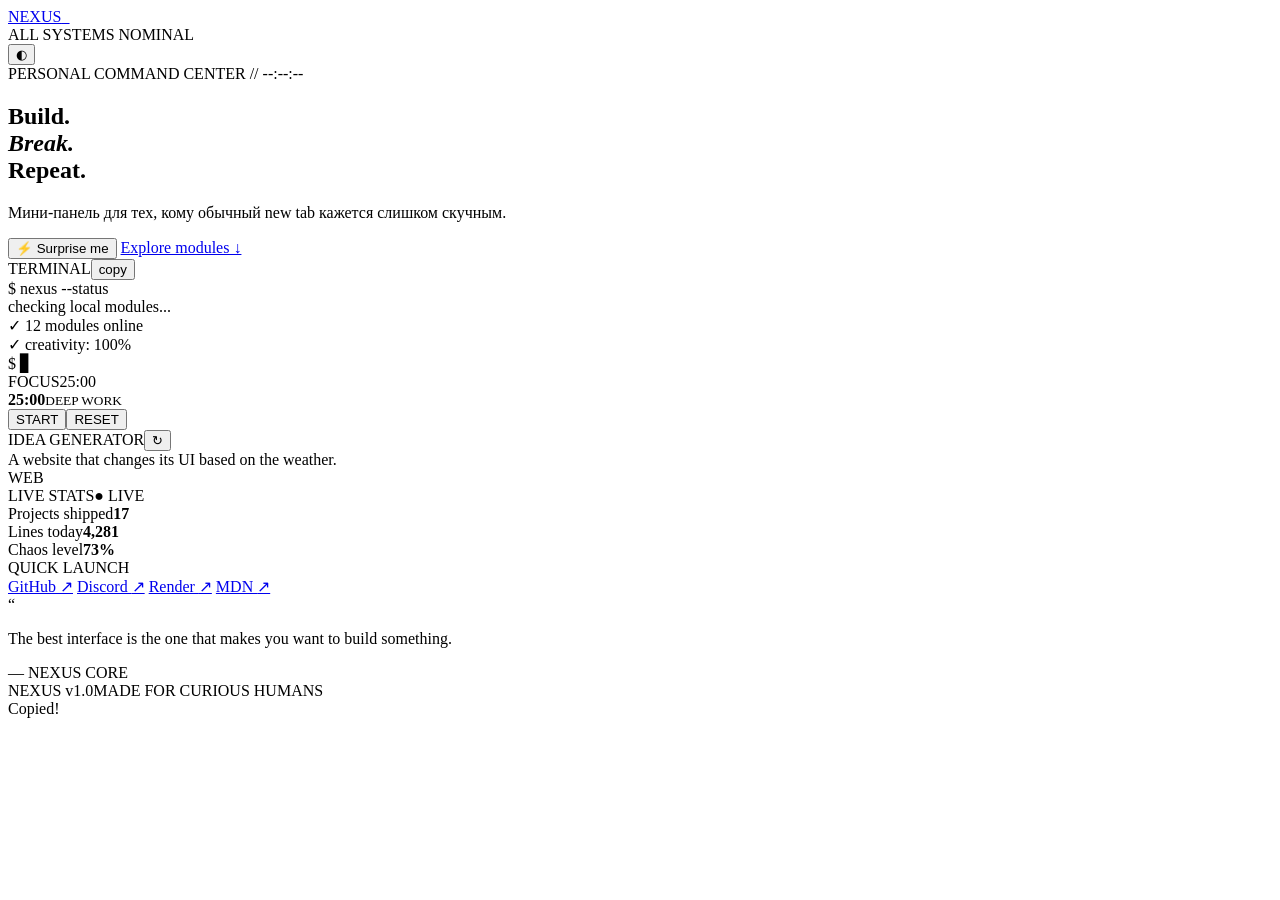
==== index.html @ e09c9636 "Create NEXUS command center UI" ====
<!doctype html>
<html lang="ru">
<head>
  <meta charset="UTF-8">
  <meta name="viewport" content="width=device-width, initial-scale=1.0">
  <meta name="theme-color" content="#070914">
  <title>NEXUS — Personal Command Center</title>
  <link rel="stylesheet" href="style.css">
</head>
<body>
  <div class="noise"></div>
  <header class="topbar">
    <a class="brand" href="#">NEXUS<span>_</span></a>
    <div class="status"><i></i> ALL SYSTEMS NOMINAL</div>
    <button id="themeBtn" class="icon-btn" title="Переключить тему">◐</button>
  </header>

  <main>
    <section class="hero">
      <div class="eyebrow">PERSONAL COMMAND CENTER // <span id="clock">--:--:--</span></div>
      <h1>Build.<br><em>Break.</em><br>Repeat.</h1>
      <p>Мини-панель для тех, кому обычный new tab кажется слишком скучным.</p>
      <div class="hero-actions">
        <button class="primary" id="surprise">⚡ Surprise me</button>
        <a class="ghost" href="#modules">Explore modules ↓</a>
      </div>
    </section>

    <section class="grid" id="modules">
      <article class="card terminal-card wide">
        <div class="card-head"><span>TERMINAL</span><button data-copy="npm run chaos">copy</button></div>
        <div class="terminal" id="terminal">
          <div><span class="prompt">$</span> nexus --status</div>
          <div class="dim">checking local modules...</div>
          <div class="ok">✓ 12 modules online</div>
          <div class="ok">✓ creativity: 100%</div>
          <div class="cursor-line"><span class="prompt">$</span> <span id="terminalText"></span><b>▋</b></div>
        </div>
      </article>

      <article class="card focus">
        <div class="card-head"><span>FOCUS</span><span id="focusTime">25:00</span></div>
        <div class="ring"><div><strong id="timer">25:00</strong><small>DEEP WORK</small></div></div>
        <div class="timer-actions"><button id="start">START</button><button id="reset">RESET</button></div>
      </article>

      <article class="card ideas">
        <div class="card-head"><span>IDEA GENERATOR</span><button id="newIdea">↻</button></div>
        <div class="idea" id="idea">A website that changes its UI based on the weather.</div>
        <div class="tag" id="ideaTag">WEB</div>
      </article>

      <article class="card stats">
        <div class="card-head"><span>LIVE STATS</span><span class="live">● LIVE</span></div>
        <div class="stat"><span>Projects shipped</span><b id="projects">17</b></div>
        <div class="stat"><span>Lines today</span><b id="lines">4,281</b></div>
        <div class="stat"><span>Chaos level</span><b id="chaos">73%</b></div>
        <div class="meter"><i id="meter"></i></div>
      </article>

      <article class="card links">
        <div class="card-head"><span>QUICK LAUNCH</span></div>
        <div class="launches">
          <a href="https://github.com" target="_blank">GitHub <span>↗</span></a>
          <a href="https://discord.com" target="_blank">Discord <span>↗</span></a>
          <a href="https://render.com" target="_blank">Render <span>↗</span></a>
          <a href="https://developer.mozilla.org" target="_blank">MDN <span>↗</span></a>
        </div>
      </article>

      <article class="card quote wide">
        <div class="quote-mark">“</div>
        <p id="quote">The best interface is the one that makes you want to build something.</p>
        <span>— NEXUS CORE</span>
      </article>
    </section>
  </main>

  <footer><span>NEXUS v1.0</span><span>MADE FOR CURIOUS HUMANS</span><span id="date"></span></footer>
  <div class="toast" id="toast">Copied!</div>
  <script src="script.js"></script>
</body>
</html>
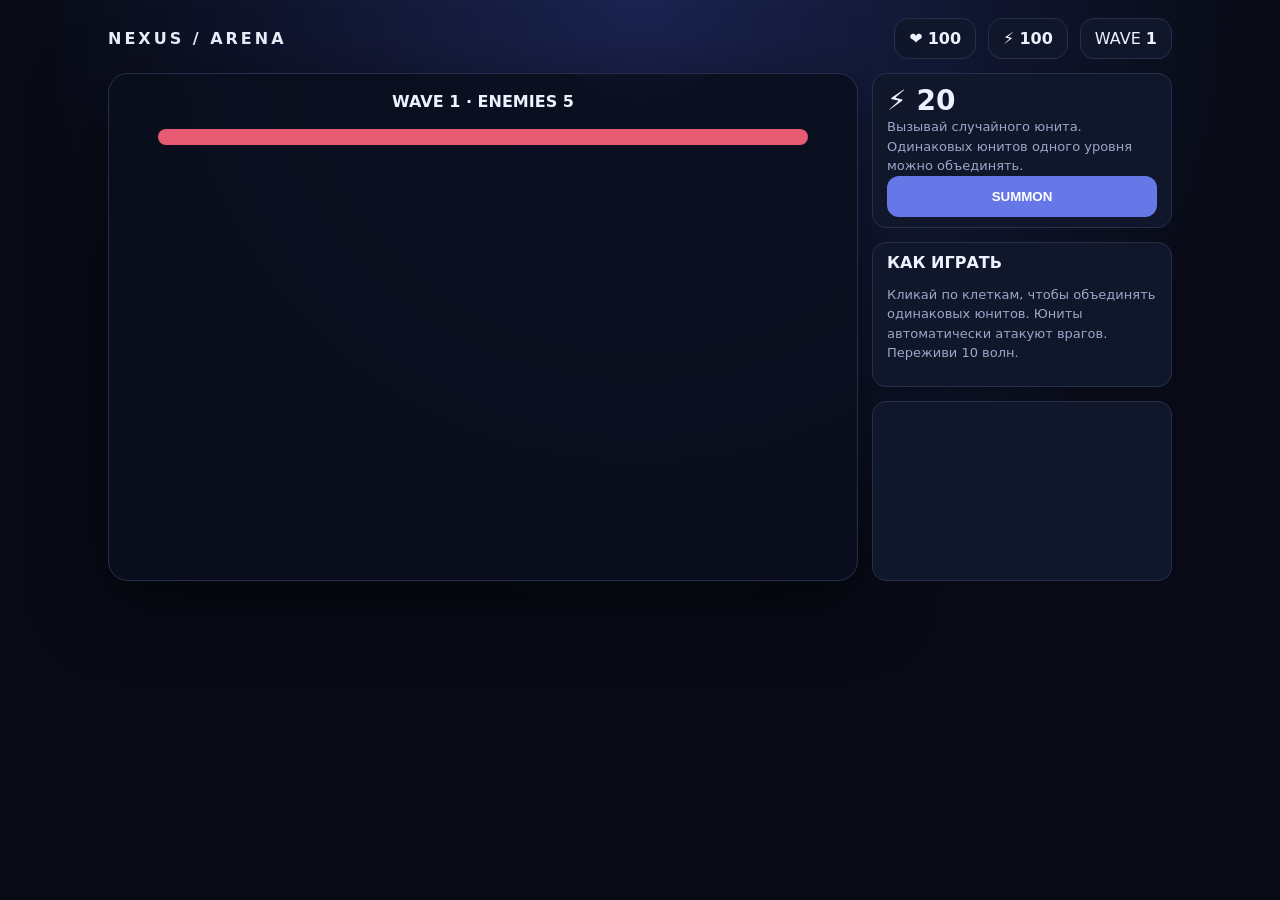
==== commit 60dd3e4a: "Make NEXUS Arena the playable homepage" ====
--- a/index.html
+++ b/index.html
@@ -1,83 +1,19 @@
 <!doctype html>
 <html lang="ru">
 <head>
-  <meta charset="UTF-8">
-  <meta name="viewport" content="width=device-width, initial-scale=1.0">
-  <meta name="theme-color" content="#070914">
-  <title>NEXUS — Personal Command Center</title>
-  <link rel="stylesheet" href="style.css">
-</head>
-<body>
-  <div class="noise"></div>
-  <header class="topbar">
-    <a class="brand" href="#">NEXUS<span>_</span></a>
-    <div class="status"><i></i> ALL SYSTEMS NOMINAL</div>
-    <button id="themeBtn" class="icon-btn" title="Переключить тему">◐</button>
-  </header>
-
-  <main>
-    <section class="hero">
-      <div class="eyebrow">PERSONAL COMMAND CENTER // <span id="clock">--:--:--</span></div>
-      <h1>Build.<br><em>Break.</em><br>Repeat.</h1>
-      <p>Мини-панель для тех, кому обычный new tab кажется слишком скучным.</p>
-      <div class="hero-actions">
-        <button class="primary" id="surprise">⚡ Surprise me</button>
-        <a class="ghost" href="#modules">Explore modules ↓</a>
-      </div>
-    </section>
-
-    <section class="grid" id="modules">
-      <article class="card terminal-card wide">
-        <div class="card-head"><span>TERMINAL</span><button data-copy="npm run chaos">copy</button></div>
-        <div class="terminal" id="terminal">
-          <div><span class="prompt">$</span> nexus --status</div>
-          <div class="dim">checking local modules...</div>
-          <div class="ok">✓ 12 modules online</div>
-          <div class="ok">✓ creativity: 100%</div>
-          <div class="cursor-line"><span class="prompt">$</span> <span id="terminalText"></span><b>▋</b></div>
-        </div>
-      </article>
-
-      <article class="card focus">
-        <div class="card-head"><span>FOCUS</span><span id="focusTime">25:00</span></div>
-        <div class="ring"><div><strong id="timer">25:00</strong><small>DEEP WORK</small></div></div>
-        <div class="timer-actions"><button id="start">START</button><button id="reset">RESET</button></div>
-      </article>
-
-      <article class="card ideas">
-        <div class="card-head"><span>IDEA GENERATOR</span><button id="newIdea">↻</button></div>
-        <div class="idea" id="idea">A website that changes its UI based on the weather.</div>
-        <div class="tag" id="ideaTag">WEB</div>
-      </article>
-
-      <article class="card stats">
-        <div class="card-head"><span>LIVE STATS</span><span class="live">● LIVE</span></div>
-        <div class="stat"><span>Projects shipped</span><b id="projects">17</b></div>
-        <div class="stat"><span>Lines today</span><b id="lines">4,281</b></div>
-        <div class="stat"><span>Chaos level</span><b id="chaos">73%</b></div>
-        <div class="meter"><i id="meter"></i></div>
-      </article>
-
-      <article class="card links">
-        <div class="card-head"><span>QUICK LAUNCH</span></div>
-        <div class="launches">
-          <a href="https://github.com" target="_blank">GitHub <span>↗</span></a>
-          <a href="https://discord.com" target="_blank">Discord <span>↗</span></a>
-          <a href="https://render.com" target="_blank">Render <span>↗</span></a>
-          <a href="https://developer.mozilla.org" target="_blank">MDN <span>↗</span></a>
-        </div>
-      </article>
-
-      <article class="card quote wide">
-        <div class="quote-mark">“</div>
-        <p id="quote">The best interface is the one that makes you want to build something.</p>
-        <span>— NEXUS CORE</span>
-      </article>
-    </section>
-  </main>
-
-  <footer><span>NEXUS v1.0</span><span>MADE FOR CURIOUS HUMANS</span><span id="date"></span></footer>
-  <div class="toast" id="toast">Copied!</div>
-  <script src="script.js"></script>
-</body>
-</html>
+<meta charset="utf-8"><meta name="viewport" content="width=device-width,initial-scale=1"><title>NEXUS ARENA</title>
+<style>
+:root{font-family:Inter,system-ui,sans-serif;color:#eef2ff;background:#080b16}*{box-sizing:border-box}body{margin:0;min-height:100vh;background:radial-gradient(circle at 50% 0,#1b2350,#080b16 55%);display:flex;justify-content:center}.wrap{width:min(1100px,100%);padding:18px}.top{display:flex;justify-content:space-between;align-items:center;margin-bottom:14px}.brand{font-weight:900;letter-spacing:3px}.stats{display:flex;gap:12px;flex-wrap:wrap}.pill,.panel{background:#11172a;border:1px solid #27304b;border-radius:14px;padding:10px 14px}.game{display:grid;grid-template-columns:1fr 300px;gap:14px}.arena{background:rgba(10,14,29,.88);border:1px solid #27304b;border-radius:20px;padding:18px;box-shadow:0 20px 70px #0008}.board{display:grid;grid-template-columns:repeat(5,1fr);gap:9px;max-width:650px;margin:auto}.cell{aspect-ratio:1;border:1px solid #303b5d;border-radius:13px;background:#151c31;display:grid;place-items:center;position:relative;cursor:pointer;transition:.15s}.cell:hover{transform:translateY(-2px);border-color:#6677c9}.unit{font-size:28px}.lvl{position:absolute;bottom:4px;right:6px;font-size:11px;color:#aab6e9}.enemy{margin:18px auto 12px;max-width:650px;height:16px;background:#262c3c;border-radius:99px;overflow:hidden}.enemy i{display:block;height:100%;width:100%;background:#e75b72;transition:.2s}.boss{text-align:center;font-weight:800}.side{display:flex;flex-direction:column;gap:14px}.big{font-size:28px;font-weight:900}.button{width:100%;padding:13px;border:0;border-radius:12px;background:#6677e8;color:white;font-weight:800;cursor:pointer}.button:disabled{opacity:.4;cursor:not-allowed}.hint{color:#9ba6c9;font-size:13px;line-height:1.5}.log{height:180px;overflow:auto;font:12px ui-monospace,monospace;color:#9eacd7}.over{position:fixed;inset:0;background:#050712dd;display:none;place-items:center}.over.show{display:grid}.modal{background:#12182b;border:1px solid #39476e;border-radius:20px;padding:30px;text-align:center;width:min(420px,90%)}@media(max-width:800px){.game{grid-template-columns:1fr}.side{display:grid;grid-template-columns:1fr 1fr}.log{grid-column:1/-1}}
+</style></head><body><div class="wrap"><div class="top"><div class="brand">NEXUS / ARENA</div><div class="stats"><div class="pill">❤️ <b id="hp">100</b></div><div class="pill">⚡ <b id="mana">100</b></div><div class="pill">WAVE <b id="wave">1</b></div></div></div><div class="game"><section class="arena"><div class="boss">WAVE <span id="wave2">1</span> · ENEMIES <span id="count">5</span></div><div class="enemy"><i id="bar"></i></div><div class="board" id="board"></div></section><aside class="side"><div class="panel"><div class="big">⚡ <span id="cost">20</span></div><div class="hint">Вызывай случайного юнита. Одинаковых юнитов одного уровня можно объединять.</div><button class="button" id="summon">SUMMON</button></div><div class="panel"><b>КАК ИГРАТЬ</b><p class="hint">Кликай по клеткам, чтобы объединять одинаковых юнитов. Юниты автоматически атакуют врагов. Переживи 10 волн.</p></div><div class="panel log" id="log"></div></aside></div></div><div class="over" id="over"><div class="modal"><h1 id="result">VICTORY</h1><p id="resultText"></p><button class="button" onclick="location.reload()">PLAY AGAIN</button></div></div>
+<script>
+const board=document.querySelector('#board'),logEl=document.querySelector('#log');let cells=[],mana=100,hp=100,wave=1,enemies=5,enemyHp=100,dead=0,gameOver=false;const icons=['🧙','🏹','⚡','🔥','❄️','🌿'];
+function log(x){logEl.innerHTML='<div>› '+x+'</div>'+logEl.innerHTML}
+function draw(){board.innerHTML='';cells.forEach((u,i)=>{let c=document.createElement('div');c.className='cell';if(u)c.innerHTML='<span class="unit">'+icons[u.type]+'</span><span class="lvl">Lv.'+u.level+'</span>';c.onclick=()=>clickCell(i);board.appendChild(c)})}
+function summon(){if(gameOver||mana<20)return;mana-=20;let empty=cells.map((x,i)=>x?null:i).filter(x=>x!==null);if(!empty.length){log('Поле заполнено — сначала объедини юнитов');mana+=20;return}let i=empty[Math.floor(Math.random()*empty.length)];cells[i]={type:Math.floor(Math.random()*icons.length),level:1};log('Призван новый юнит');sync();draw()}
+function clickCell(i){let u=cells[i];if(!u)return;let j=cells.findIndex((x,k)=>k!==i&&x&&x.type===u.type&&x.level===u.level);if(j<0){log('Нужен такой же юнит того же уровня');return}cells[j]={type:u.type,level:u.level+1};cells[i]=null;log('Объединение → Lv.'+(u.level+1));draw()}
+function attack(){if(gameOver)return;let power=cells.reduce((s,u)=>s+(u?u.level*5:0),0);if(power)enemyHp-=power;if(enemyHp<=0){dead++;if(dead>=enemies){nextWave();return}enemyHp=100+wave*15}if(Math.random()<.08)hp-=Math.max(2,wave);if(hp<=0)finish(false);sync()}
+function nextWave(){wave++;if(wave>10){finish(true);return}enemies=4+wave;dead=0;enemyHp=100+wave*15;mana=Math.min(100,mana+35);log('Волна '+wave+' началась!');sync()}
+function sync(){document.querySelector('#mana').textContent=Math.floor(mana);document.querySelector('#hp').textContent=Math.max(0,Math.floor(hp);document.querySelector('#wave').textContent=wave;document.querySelector('#wave2').textContent=wave;document.querySelector('#count').textContent=Math.max(0,enemies-dead);document.querySelector('#bar').style.width=Math.max(0,enemyHp/(100+wave*15)*100)+'%';document.querySelector('#summon').disabled=mana<20}
+function finish(win){gameOver=true;document.querySelector('#result').textContent=win?'VICTORY 🏆':'DEFEATED';document.querySelector('#resultText').textContent=win?'Ты пережил все 10 волн!':'База уничтожена на волне '+wave+'.';document.querySelector('#over').classList.add('show')}
+cells=Array(15).fill(null);draw();sync();document.querySelector('#summon').onclick=summon;setInterval(attack,1000);log('Система арены запущена');
+</script></body></html>
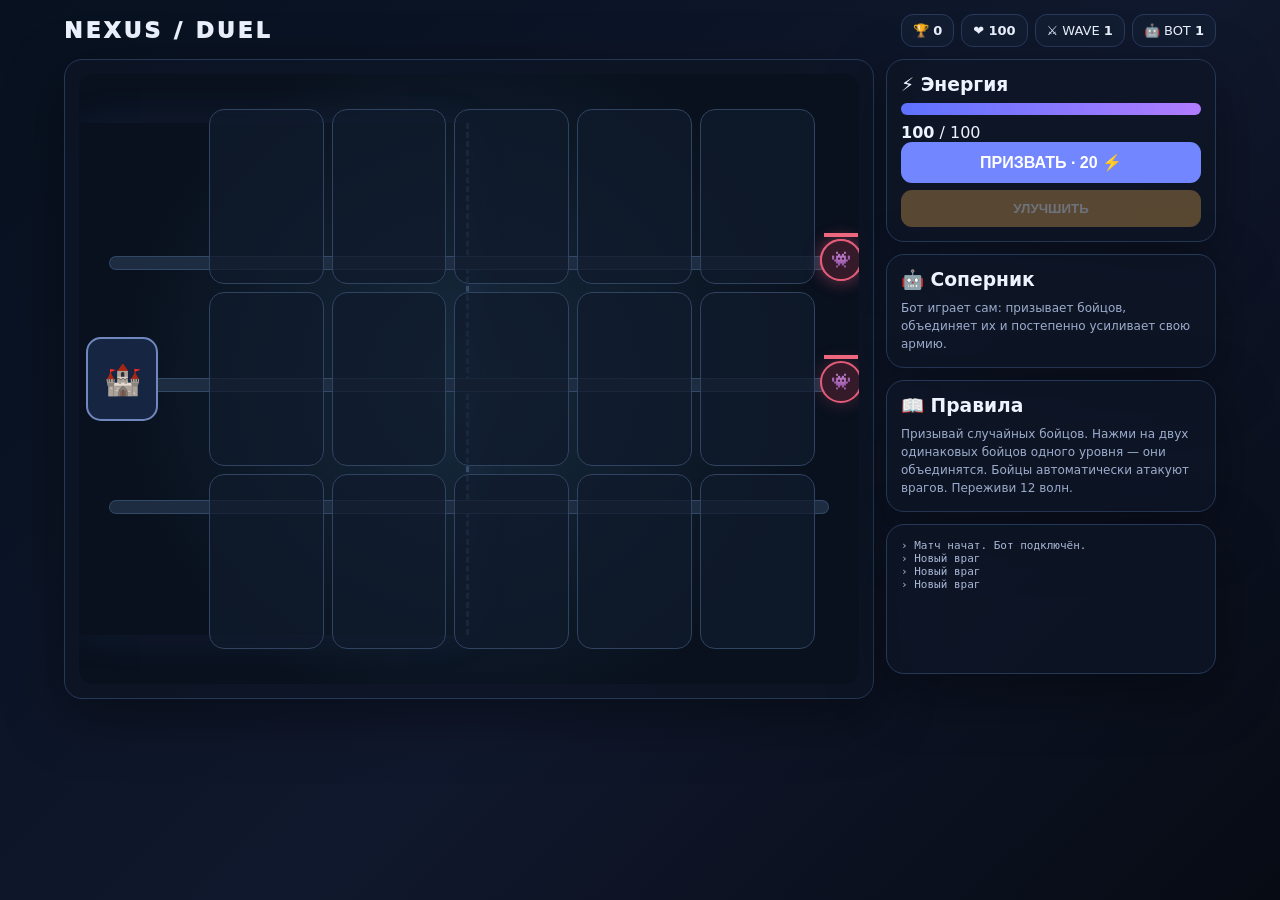
==== commit 686344d2: "Fix NEXUS Duel gameplay and replace broken arena" ====
--- a/index.html
+++ b/index.html
@@ -1,19 +1,3 @@
-<!doctype html>
-<html lang="ru">
-<head>
-<meta charset="utf-8"><meta name="viewport" content="width=device-width,initial-scale=1"><title>NEXUS ARENA</title>
-<style>
-:root{font-family:Inter,system-ui,sans-serif;color:#eef2ff;background:#080b16}*{box-sizing:border-box}body{margin:0;min-height:100vh;background:radial-gradient(circle at 50% 0,#1b2350,#080b16 55%);display:flex;justify-content:center}.wrap{width:min(1100px,100%);padding:18px}.top{display:flex;justify-content:space-between;align-items:center;margin-bottom:14px}.brand{font-weight:900;letter-spacing:3px}.stats{display:flex;gap:12px;flex-wrap:wrap}.pill,.panel{background:#11172a;border:1px solid #27304b;border-radius:14px;padding:10px 14px}.game{display:grid;grid-template-columns:1fr 300px;gap:14px}.arena{background:rgba(10,14,29,.88);border:1px solid #27304b;border-radius:20px;padding:18px;box-shadow:0 20px 70px #0008}.board{display:grid;grid-template-columns:repeat(5,1fr);gap:9px;max-width:650px;margin:auto}.cell{aspect-ratio:1;border:1px solid #303b5d;border-radius:13px;background:#151c31;display:grid;place-items:center;position:relative;cursor:pointer;transition:.15s}.cell:hover{transform:translateY(-2px);border-color:#6677c9}.unit{font-size:28px}.lvl{position:absolute;bottom:4px;right:6px;font-size:11px;color:#aab6e9}.enemy{margin:18px auto 12px;max-width:650px;height:16px;background:#262c3c;border-radius:99px;overflow:hidden}.enemy i{display:block;height:100%;width:100%;background:#e75b72;transition:.2s}.boss{text-align:center;font-weight:800}.side{display:flex;flex-direction:column;gap:14px}.big{font-size:28px;font-weight:900}.button{width:100%;padding:13px;border:0;border-radius:12px;background:#6677e8;color:white;font-weight:800;cursor:pointer}.button:disabled{opacity:.4;cursor:not-allowed}.hint{color:#9ba6c9;font-size:13px;line-height:1.5}.log{height:180px;overflow:auto;font:12px ui-monospace,monospace;color:#9eacd7}.over{position:fixed;inset:0;background:#050712dd;display:none;place-items:center}.over.show{display:grid}.modal{background:#12182b;border:1px solid #39476e;border-radius:20px;padding:30px;text-align:center;width:min(420px,90%)}@media(max-width:800px){.game{grid-template-columns:1fr}.side{display:grid;grid-template-columns:1fr 1fr}.log{grid-column:1/-1}}
-</style></head><body><div class="wrap"><div class="top"><div class="brand">NEXUS / ARENA</div><div class="stats"><div class="pill">❤️ <b id="hp">100</b></div><div class="pill">⚡ <b id="mana">100</b></div><div class="pill">WAVE <b id="wave">1</b></div></div></div><div class="game"><section class="arena"><div class="boss">WAVE <span id="wave2">1</span> · ENEMIES <span id="count">5</span></div><div class="enemy"><i id="bar"></i></div><div class="board" id="board"></div></section><aside class="side"><div class="panel"><div class="big">⚡ <span id="cost">20</span></div><div class="hint">Вызывай случайного юнита. Одинаковых юнитов одного уровня можно объединять.</div><button class="button" id="summon">SUMMON</button></div><div class="panel"><b>КАК ИГРАТЬ</b><p class="hint">Кликай по клеткам, чтобы объединять одинаковых юнитов. Юниты автоматически атакуют врагов. Переживи 10 волн.</p></div><div class="panel log" id="log"></div></aside></div></div><div class="over" id="over"><div class="modal"><h1 id="result">VICTORY</h1><p id="resultText"></p><button class="button" onclick="location.reload()">PLAY AGAIN</button></div></div>
-<script>
-const board=document.querySelector('#board'),logEl=document.querySelector('#log');let cells=[],mana=100,hp=100,wave=1,enemies=5,enemyHp=100,dead=0,gameOver=false;const icons=['🧙','🏹','⚡','🔥','❄️','🌿'];
-function log(x){logEl.innerHTML='<div>› '+x+'</div>'+logEl.innerHTML}
-function draw(){board.innerHTML='';cells.forEach((u,i)=>{let c=document.createElement('div');c.className='cell';if(u)c.innerHTML='<span class="unit">'+icons[u.type]+'</span><span class="lvl">Lv.'+u.level+'</span>';c.onclick=()=>clickCell(i);board.appendChild(c)})}
-function summon(){if(gameOver||mana<20)return;mana-=20;let empty=cells.map((x,i)=>x?null:i).filter(x=>x!==null);if(!empty.length){log('Поле заполнено — сначала объедини юнитов');mana+=20;return}let i=empty[Math.floor(Math.random()*empty.length)];cells[i]={type:Math.floor(Math.random()*icons.length),level:1};log('Призван новый юнит');sync();draw()}
-function clickCell(i){let u=cells[i];if(!u)return;let j=cells.findIndex((x,k)=>k!==i&&x&&x.type===u.type&&x.level===u.level);if(j<0){log('Нужен такой же юнит того же уровня');return}cells[j]={type:u.type,level:u.level+1};cells[i]=null;log('Объединение → Lv.'+(u.level+1));draw()}
-function attack(){if(gameOver)return;let power=cells.reduce((s,u)=>s+(u?u.level*5:0),0);if(power)enemyHp-=power;if(enemyHp<=0){dead++;if(dead>=enemies){nextWave();return}enemyHp=100+wave*15}if(Math.random()<.08)hp-=Math.max(2,wave);if(hp<=0)finish(false);sync()}
-function nextWave(){wave++;if(wave>10){finish(true);return}enemies=4+wave;dead=0;enemyHp=100+wave*15;mana=Math.min(100,mana+35);log('Волна '+wave+' началась!');sync()}
-function sync(){document.querySelector('#mana').textContent=Math.floor(mana);document.querySelector('#hp').textContent=Math.max(0,Math.floor(hp);document.querySelector('#wave').textContent=wave;document.querySelector('#wave2').textContent=wave;document.querySelector('#count').textContent=Math.max(0,enemies-dead);document.querySelector('#bar').style.width=Math.max(0,enemyHp/(100+wave*15)*100)+'%';document.querySelector('#summon').disabled=mana<20}
-function finish(win){gameOver=true;document.querySelector('#result').textContent=win?'VICTORY 🏆':'DEFEATED';document.querySelector('#resultText').textContent=win?'Ты пережил все 10 волн!':'База уничтожена на волне '+wave+'.';document.querySelector('#over').classList.add('show')}
-cells=Array(15).fill(null);draw();sync();document.querySelector('#summon').onclick=summon;setInterval(attack,1000);log('Система арены запущена');
-</script></body></html>
+<!doctype html><html lang="ru"><head><meta charset="utf-8"><meta name="viewport" content="width=device-width,initial-scale=1"><title>NEXUS DUEL</title><style>*{box-sizing:border-box}body{margin:0;background:linear-gradient(135deg,#07111f,#10182d 55%,#070b14);color:#edf3ff;font-family:Inter,system-ui,sans-serif;min-height:100vh}.app{width:min(1180px,100%);margin:auto;padding:14px}.top{display:flex;justify-content:space-between;align-items:center;gap:12px;margin-bottom:12px}.logo{font-weight:1000;letter-spacing:3px;font-size:22px}.stats{display:flex;gap:7px;flex-wrap:wrap}.chip{background:#121d32;border:1px solid #2a3a5d;border-radius:12px;padding:8px 11px;font-size:13px}.battle{display:grid;grid-template-columns:1fr 330px;gap:12px}.card{background:#0d1526dd;border:1px solid #263858;border-radius:18px;box-shadow:0 18px 60px #0006}.arena{padding:14px}.lanes{position:relative;min-height:610px;border-radius:14px;overflow:hidden;background:radial-gradient(circle at 50% 50%,#172b3e,#09111e 70%)}.lanes:before{content:"";position:absolute;inset:8% 50% 8% 0;border-right:3px dashed #334a69;box-shadow:0 0 40px #6c8fff18}.path{position:absolute;left:4%;right:4%;height:12px;border-radius:20px;background:#1d2c40;box-shadow:0 0 0 1px #334766}.path.p1{top:30%}.path.p2{top:50%}.path.p3{top:70%}.base{position:absolute;left:7px;top:calc(50% - 42px);width:72px;height:84px;border:2px solid #7088bd;border-radius:15px;background:#162542;display:grid;place-items:center;font-size:30px;z-index:4}.enemy{position:absolute;width:42px;height:42px;border-radius:50%;display:grid;place-items:center;background:#351a2a;border:2px solid #e45b78;box-shadow:0 0 18px #e45b7844;z-index:3;transition:left .25s}.enemy.boss{width:56px;height:56px;font-size:24px}.enemybar{position:absolute;top:-8px;left:2px;width:calc(100% - 4px);height:4px;background:#321b26;border-radius:9px}.enemybar i{display:block;height:100%;background:#ef667f}.shot{position:absolute;width:9px;height:9px;border-radius:50%;background:#9fb5ff;box-shadow:0 0 12px #9fb5ff;z-index:5;animation:shot .35s linear forwards}@keyframes shot{to{transform:translateX(250px);opacity:0}}.board{position:absolute;left:16%;right:5%;top:0;bottom:0;display:grid;grid-template-columns:repeat(5,1fr);grid-template-rows:repeat(3,1fr);gap:8px;padding:35px 5px;z-index:6}.cell{position:relative;min-width:0;border:1px solid #304361;border-radius:15px;background:#101b2cbb;display:grid;place-items:center;cursor:pointer;transition:.16s}.cell:hover{transform:scale(1.025);border-color:#8aa3e6;background:#17243b}.cell.selected{border-color:#f0cf68;box-shadow:0 0 0 2px #f0cf6833}.unit{font-size:30px}.lvl{position:absolute;right:7px;bottom:5px;font-size:11px;color:#b9c7e9;font-weight:800}.power{position:absolute;left:6px;bottom:5px;font-size:9px;color:#8094bd}.side{display:flex;flex-direction:column;gap:12px}.panel{padding:14px}.panel h3{margin:0 0 8px}.mana{height:12px;background:#17243b;border-radius:99px;overflow:hidden;margin:8px 0}.mana i{display:block;height:100%;width:100%;background:linear-gradient(90deg,#5d72ff,#b07cff)}button{border:0;border-radius:11px;padding:11px 13px;font-weight:900;cursor:pointer;background:#7186ff;color:white}button:disabled{opacity:.4;cursor:not-allowed}.summon{width:100%;font-size:16px}.upgrade{width:100%;margin-top:7px;background:#c99346}.hint{font-size:12px;line-height:1.5;color:#9daccc}.deck{display:grid;grid-template-columns:repeat(3,1fr);gap:6px}.log{height:150px;overflow:auto;font:11px ui-monospace,monospace;color:#a9b7d5}.modal{position:fixed;inset:0;background:#030712d9;display:none;place-items:center;z-index:20}.modal.show{display:grid}.modalbox{width:min(420px,92%);padding:28px;text-align:center;background:#111b2e;border:1px solid #455b85;border-radius:20px}.score{font-size:38px;font-weight:1000}@media(max-width:850px){.battle{grid-template-columns:1fr}.lanes{min-height:520px}.side{display:grid;grid-template-columns:1fr 1fr}.log{grid-column:1/-1}}@media(max-width:560px){.side{grid-template-columns:1fr}.board{left:17%;padding:45px 2px}.unit{font-size:23px}.lanes{min-height:470px}.stats{font-size:11px}.chip{padding:6px 8px}}</style></head><body><div class="app"><header class="top"><div class="logo">NEXUS / DUEL</div><div class="stats"><div class="chip">🏆 <b id="score">0</b></div><div class="chip">❤️ <b id="hp">100</b></div><div class="chip">⚔️ WAVE <b id="wave">1</b></div><div class="chip">🤖 BOT <b id="botwave">1</b></div></div></header><div class="battle"><main class="card arena"><div class="lanes" id="lanes"><div class="path p1"></div><div class="path p2"></div><div class="path p3"></div><div class="base">🏰</div><div class="board" id="board"></div></div></main><aside class="side"><section class="card panel"><h3>⚡ Энергия</h3><div class="mana"><i id="manaBar"></i></div><div><b id="mana">100</b> / 100</div><button class="summon" id="summon">ПРИЗВАТЬ · 20 ⚡</button><button class="upgrade" id="upgrade" disabled>УЛУЧШИТЬ</button></section><section class="card panel"><h3>🤖 Соперник</h3><div class="hint">Бот играет сам: призывает бойцов, объединяет их и постепенно усиливает свою армию.</div><div class="deck" id="botDeck"></div></section><section class="card panel"><h3>📖 Правила</h3><div class="hint">Призывай случайных бойцов. Нажми на двух одинаковых бойцов одного уровня — они объединятся. Бойцы автоматически атакуют врагов. Переживи 12 волн.</div></section><section class="card panel log" id="log"></section></aside></div></div><div class="modal" id="modal"><div class="modalbox"><div class="score" id="result">ПОБЕДА</div><p id="resultText"></p><button onclick="location.reload()">НОВАЯ ИГРА</button></div></div><script>
+const icons=['🧙','🏹','⚡','🔥','❄️','🌿','🛡️','🧪'],names=['Маг','Стрелок','Искра','Пиромант','Ледяной','Друид','Страж','Алхимик'];let units=Array(15).fill(null),selected=-1,mana=100,hp=100,wave=1,botWave=1,score=0,enemyId=0,gameOver=false,enemyList=[];const $=s=>document.querySelector(s);function log(t){$('#log').innerHTML='<div>› '+t+'</div>'+$('#log').innerHTML}function sync(){$('#mana').textContent=Math.floor(mana);$('#hp').textContent=Math.max(0,Math.floor(hp));$('#wave').textContent=wave;$('#botwave').textContent=botWave;$('#score').textContent=score;$('#manaBar').style.width=mana+'%';$('#summon').disabled=mana<20;$('#upgrade').disabled=selected<0||!units[selected]||mana<units[selected].level*12}function draw(){let b=$('#board');b.innerHTML='';units.forEach((u,i)=>{let c=document.createElement('div');c.className='cell'+(selected===i?' selected':'');if(u)c.innerHTML='<span class="unit">'+icons[u.type]+'</span><span class="lvl">Lv.'+u.level+'</span><span class="power">'+(u.level*12)+' DMG</span>';c.onclick=()=>cellClick(i);b.appendChild(c)})}function summon(){if(gameOver||mana<20)return;let free=units.map((u,i)=>u?null:i).filter(i=>i!==null);if(!free.length){log('Поле заполнено — объедини бойцов.');return}mana-=20;let i=free[Math.floor(Math.random()*free.length)];units[i]={type:Math.floor(Math.random()*icons.length),level:1};selected=-1;log('Призван: '+names[units[i].type]);draw();sync()}function cellClick(i){if(!units[i]){selected=-1;draw();sync();return}if(selected===-1){selected=i;draw();sync();return}if(selected===i){selected=-1;draw();sync();return}let a=units[selected],b=units[i];if(a.type===b.type&&a.level===b.level){units[i]={type:b.type,level:b.level+1};units[selected]=null;log('Объединение → '+names[b.type]+' Lv.'+(b.level+1));selected=-1}else{log('Можно объединять только одинаковых бойцов одного уровня.');selected=i}draw();sync()}function upgrade(){if(selected<0||!units[selected])return;let cost=units[selected].level*12;if(mana<cost)return;mana-=cost;units[selected].level++;log('Боец улучшен до Lv.'+units[selected].level);draw();sync()}function spawnEnemy(){let boss=wave%4===0,base=(boss?220:65)+wave*18,e={id:enemyId++,hp:base,max:base,x:96,lane:Math.floor(Math.random()*3),boss};enemyList.push(e);let el=document.createElement('div');el.className='enemy'+(boss?' boss':'');el.id='e'+e.id;el.style.top=(boss?47:27+e.lane*20)+'%';el.style.left=e.x+'%';el.innerHTML=(boss?'👹':'👾')+'<div class="enemybar"><i></i></div>';$('#lanes').appendChild(el);log(boss?'⚠️ БОСС ВОЛНЫ '+wave+'!':'Новый враг')}function attack(){if(gameOver)return;let power=units.reduce((s,u)=>s+(u?u.level*12:0),0);if(power&&enemyList.length){let target=enemyList[0];target.hp-=power;let el=$('#e'+target.id);if(el){let shot=document.createElement('div');shot.className='shot';shot.style.left='42%';shot.style.top=(28+target.lane*20)+'%';$('#lanes').appendChild(shot);setTimeout(()=>shot.remove(),350);let bar=el.querySelector('i');if(bar)bar.style.width=Math.max(0,target.hp/target.max*100)+'%'}if(target.hp<=0){if(el)el.remove();enemyList.shift();score+=target.boss?50:10;mana=Math.min(100,mana+(target.boss?25:8))}}for(let i=enemyList.length-1;i>=0;i--){let e=enemyList[i];e.x-=e.boss?.7:1;let el=$('#e'+e.id);if(el)el.style.left=e.x+'%';if(e.x<8){if(el)el.remove();enemyList.splice(i,1);hp-=e.boss?20:8}}if(hp<=0)finish(false);sync()}function bot(){if(gameOver)return;if(Math.random()<.45){botWave+=Math.random()<.2?1:0;log('🤖 Бот перестраивает армию.')}if(enemyList.length<3&&Math.random()<.6){if(wave<12){wave++;for(let i=0;i<Math.min(3,Math.ceil(wave/3));i++)spawnEnemy();log('Волна '+wave+' началась!')}else finish(true)}}function finish(win){if(gameOver)return;gameOver=true;$('#result').textContent=win?'ПОБЕДА 🏆':'ПОРАЖЕНИЕ 💀';$('#resultText').textContent=win?'Ты пережил 12 волн! Счёт: '+score:'База не выдержала. Счёт: '+score;$('#modal').classList.add('show')}$('#summon').onclick=summon;$('#upgrade').onclick=upgrade;for(let i=0;i<3;i++)spawnEnemy();draw();sync();log('Матч начат. Бот подключён.');setInterval(()=>{if(!gameOver){mana=Math.min(100,mana+2);attack();sync()}},700);setInterval(bot,2500);
+</script></body></html>
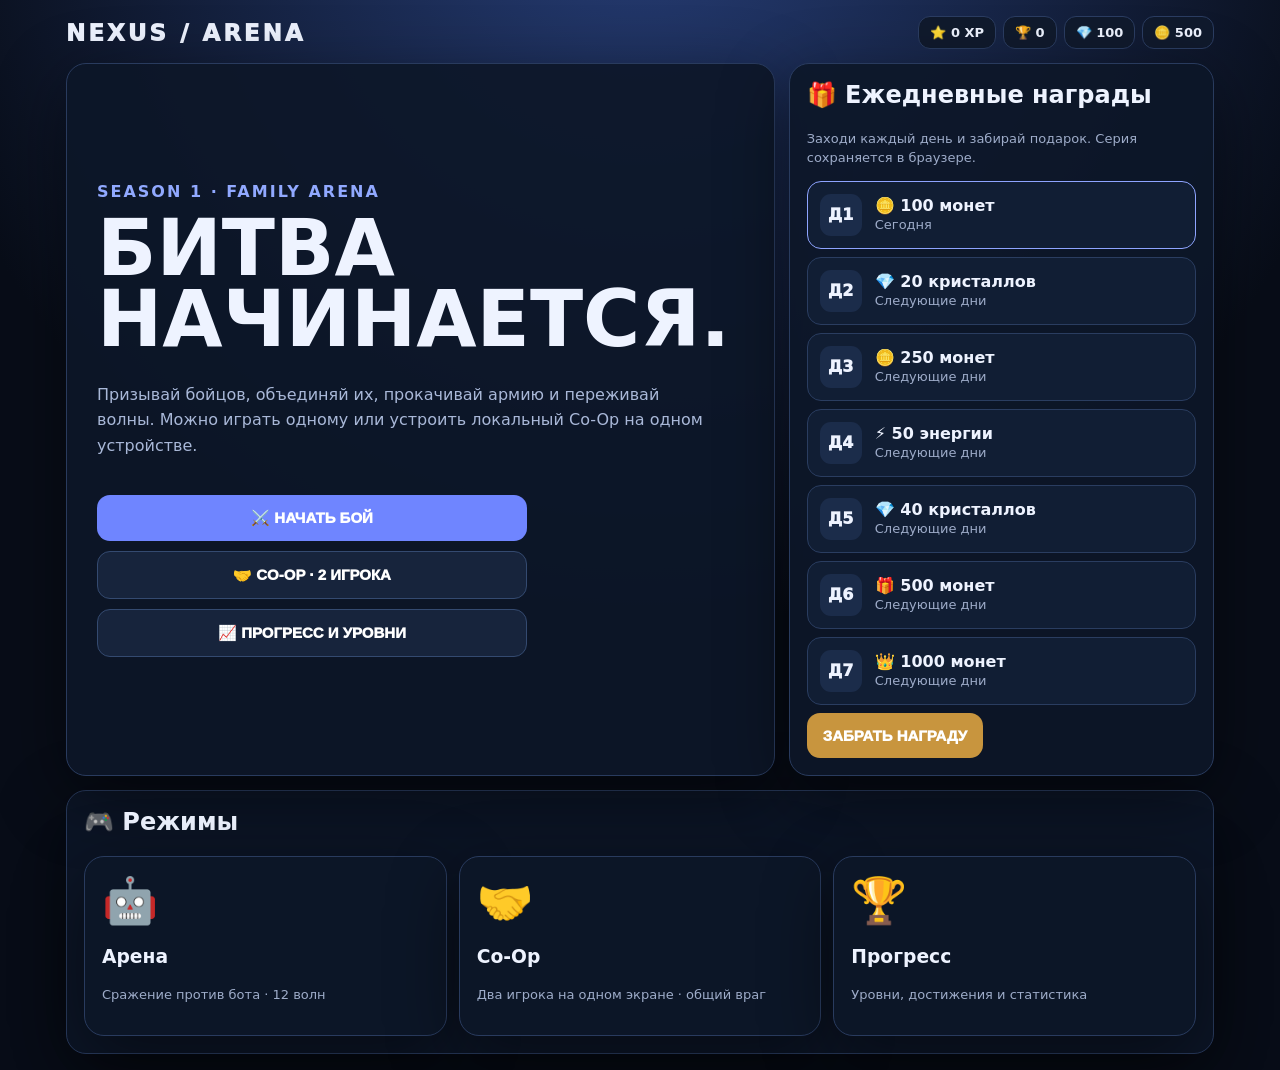
==== commit 9d688ba7: "Add full game menu, daily rewards, battles, co-op and progression levels" ====
--- a/index.html
+++ b/index.html
@@ -1,3 +1,33 @@
-<!doctype html><html lang="ru"><head><meta charset="utf-8"><meta name="viewport" content="width=device-width,initial-scale=1"><title>NEXUS DUEL</title><style>*{box-sizing:border-box}body{margin:0;background:linear-gradient(135deg,#07111f,#10182d 55%,#070b14);color:#edf3ff;font-family:Inter,system-ui,sans-serif;min-height:100vh}.app{width:min(1180px,100%);margin:auto;padding:14px}.top{display:flex;justify-content:space-between;align-items:center;gap:12px;margin-bottom:12px}.logo{font-weight:1000;letter-spacing:3px;font-size:22px}.stats{display:flex;gap:7px;flex-wrap:wrap}.chip{background:#121d32;border:1px solid #2a3a5d;border-radius:12px;padding:8px 11px;font-size:13px}.battle{display:grid;grid-template-columns:1fr 330px;gap:12px}.card{background:#0d1526dd;border:1px solid #263858;border-radius:18px;box-shadow:0 18px 60px #0006}.arena{padding:14px}.lanes{position:relative;min-height:610px;border-radius:14px;overflow:hidden;background:radial-gradient(circle at 50% 50%,#172b3e,#09111e 70%)}.lanes:before{content:"";position:absolute;inset:8% 50% 8% 0;border-right:3px dashed #334a69;box-shadow:0 0 40px #6c8fff18}.path{position:absolute;left:4%;right:4%;height:12px;border-radius:20px;background:#1d2c40;box-shadow:0 0 0 1px #334766}.path.p1{top:30%}.path.p2{top:50%}.path.p3{top:70%}.base{position:absolute;left:7px;top:calc(50% - 42px);width:72px;height:84px;border:2px solid #7088bd;border-radius:15px;background:#162542;display:grid;place-items:center;font-size:30px;z-index:4}.enemy{position:absolute;width:42px;height:42px;border-radius:50%;display:grid;place-items:center;background:#351a2a;border:2px solid #e45b78;box-shadow:0 0 18px #e45b7844;z-index:3;transition:left .25s}.enemy.boss{width:56px;height:56px;font-size:24px}.enemybar{position:absolute;top:-8px;left:2px;width:calc(100% - 4px);height:4px;background:#321b26;border-radius:9px}.enemybar i{display:block;height:100%;background:#ef667f}.shot{position:absolute;width:9px;height:9px;border-radius:50%;background:#9fb5ff;box-shadow:0 0 12px #9fb5ff;z-index:5;animation:shot .35s linear forwards}@keyframes shot{to{transform:translateX(250px);opacity:0}}.board{position:absolute;left:16%;right:5%;top:0;bottom:0;display:grid;grid-template-columns:repeat(5,1fr);grid-template-rows:repeat(3,1fr);gap:8px;padding:35px 5px;z-index:6}.cell{position:relative;min-width:0;border:1px solid #304361;border-radius:15px;background:#101b2cbb;display:grid;place-items:center;cursor:pointer;transition:.16s}.cell:hover{transform:scale(1.025);border-color:#8aa3e6;background:#17243b}.cell.selected{border-color:#f0cf68;box-shadow:0 0 0 2px #f0cf6833}.unit{font-size:30px}.lvl{position:absolute;right:7px;bottom:5px;font-size:11px;color:#b9c7e9;font-weight:800}.power{position:absolute;left:6px;bottom:5px;font-size:9px;color:#8094bd}.side{display:flex;flex-direction:column;gap:12px}.panel{padding:14px}.panel h3{margin:0 0 8px}.mana{height:12px;background:#17243b;border-radius:99px;overflow:hidden;margin:8px 0}.mana i{display:block;height:100%;width:100%;background:linear-gradient(90deg,#5d72ff,#b07cff)}button{border:0;border-radius:11px;padding:11px 13px;font-weight:900;cursor:pointer;background:#7186ff;color:white}button:disabled{opacity:.4;cursor:not-allowed}.summon{width:100%;font-size:16px}.upgrade{width:100%;margin-top:7px;background:#c99346}.hint{font-size:12px;line-height:1.5;color:#9daccc}.deck{display:grid;grid-template-columns:repeat(3,1fr);gap:6px}.log{height:150px;overflow:auto;font:11px ui-monospace,monospace;color:#a9b7d5}.modal{position:fixed;inset:0;background:#030712d9;display:none;place-items:center;z-index:20}.modal.show{display:grid}.modalbox{width:min(420px,92%);padding:28px;text-align:center;background:#111b2e;border:1px solid #455b85;border-radius:20px}.score{font-size:38px;font-weight:1000}@media(max-width:850px){.battle{grid-template-columns:1fr}.lanes{min-height:520px}.side{display:grid;grid-template-columns:1fr 1fr}.log{grid-column:1/-1}}@media(max-width:560px){.side{grid-template-columns:1fr}.board{left:17%;padding:45px 2px}.unit{font-size:23px}.lanes{min-height:470px}.stats{font-size:11px}.chip{padding:6px 8px}}</style></head><body><div class="app"><header class="top"><div class="logo">NEXUS / DUEL</div><div class="stats"><div class="chip">🏆 <b id="score">0</b></div><div class="chip">❤️ <b id="hp">100</b></div><div class="chip">⚔️ WAVE <b id="wave">1</b></div><div class="chip">🤖 BOT <b id="botwave">1</b></div></div></header><div class="battle"><main class="card arena"><div class="lanes" id="lanes"><div class="path p1"></div><div class="path p2"></div><div class="path p3"></div><div class="base">🏰</div><div class="board" id="board"></div></div></main><aside class="side"><section class="card panel"><h3>⚡ Энергия</h3><div class="mana"><i id="manaBar"></i></div><div><b id="mana">100</b> / 100</div><button class="summon" id="summon">ПРИЗВАТЬ · 20 ⚡</button><button class="upgrade" id="upgrade" disabled>УЛУЧШИТЬ</button></section><section class="card panel"><h3>🤖 Соперник</h3><div class="hint">Бот играет сам: призывает бойцов, объединяет их и постепенно усиливает свою армию.</div><div class="deck" id="botDeck"></div></section><section class="card panel"><h3>📖 Правила</h3><div class="hint">Призывай случайных бойцов. Нажми на двух одинаковых бойцов одного уровня — они объединятся. Бойцы автоматически атакуют врагов. Переживи 12 волн.</div></section><section class="card panel log" id="log"></section></aside></div></div><div class="modal" id="modal"><div class="modalbox"><div class="score" id="result">ПОБЕДА</div><p id="resultText"></p><button onclick="location.reload()">НОВАЯ ИГРА</button></div></div><script>
-const icons=['🧙','🏹','⚡','🔥','❄️','🌿','🛡️','🧪'],names=['Маг','Стрелок','Искра','Пиромант','Ледяной','Друид','Страж','Алхимик'];let units=Array(15).fill(null),selected=-1,mana=100,hp=100,wave=1,botWave=1,score=0,enemyId=0,gameOver=false,enemyList=[];const $=s=>document.querySelector(s);function log(t){$('#log').innerHTML='<div>› '+t+'</div>'+$('#log').innerHTML}function sync(){$('#mana').textContent=Math.floor(mana);$('#hp').textContent=Math.max(0,Math.floor(hp));$('#wave').textContent=wave;$('#botwave').textContent=botWave;$('#score').textContent=score;$('#manaBar').style.width=mana+'%';$('#summon').disabled=mana<20;$('#upgrade').disabled=selected<0||!units[selected]||mana<units[selected].level*12}function draw(){let b=$('#board');b.innerHTML='';units.forEach((u,i)=>{let c=document.createElement('div');c.className='cell'+(selected===i?' selected':'');if(u)c.innerHTML='<span class="unit">'+icons[u.type]+'</span><span class="lvl">Lv.'+u.level+'</span><span class="power">'+(u.level*12)+' DMG</span>';c.onclick=()=>cellClick(i);b.appendChild(c)})}function summon(){if(gameOver||mana<20)return;let free=units.map((u,i)=>u?null:i).filter(i=>i!==null);if(!free.length){log('Поле заполнено — объедини бойцов.');return}mana-=20;let i=free[Math.floor(Math.random()*free.length)];units[i]={type:Math.floor(Math.random()*icons.length),level:1};selected=-1;log('Призван: '+names[units[i].type]);draw();sync()}function cellClick(i){if(!units[i]){selected=-1;draw();sync();return}if(selected===-1){selected=i;draw();sync();return}if(selected===i){selected=-1;draw();sync();return}let a=units[selected],b=units[i];if(a.type===b.type&&a.level===b.level){units[i]={type:b.type,level:b.level+1};units[selected]=null;log('Объединение → '+names[b.type]+' Lv.'+(b.level+1));selected=-1}else{log('Можно объединять только одинаковых бойцов одного уровня.');selected=i}draw();sync()}function upgrade(){if(selected<0||!units[selected])return;let cost=units[selected].level*12;if(mana<cost)return;mana-=cost;units[selected].level++;log('Боец улучшен до Lv.'+units[selected].level);draw();sync()}function spawnEnemy(){let boss=wave%4===0,base=(boss?220:65)+wave*18,e={id:enemyId++,hp:base,max:base,x:96,lane:Math.floor(Math.random()*3),boss};enemyList.push(e);let el=document.createElement('div');el.className='enemy'+(boss?' boss':'');el.id='e'+e.id;el.style.top=(boss?47:27+e.lane*20)+'%';el.style.left=e.x+'%';el.innerHTML=(boss?'👹':'👾')+'<div class="enemybar"><i></i></div>';$('#lanes').appendChild(el);log(boss?'⚠️ БОСС ВОЛНЫ '+wave+'!':'Новый враг')}function attack(){if(gameOver)return;let power=units.reduce((s,u)=>s+(u?u.level*12:0),0);if(power&&enemyList.length){let target=enemyList[0];target.hp-=power;let el=$('#e'+target.id);if(el){let shot=document.createElement('div');shot.className='shot';shot.style.left='42%';shot.style.top=(28+target.lane*20)+'%';$('#lanes').appendChild(shot);setTimeout(()=>shot.remove(),350);let bar=el.querySelector('i');if(bar)bar.style.width=Math.max(0,target.hp/target.max*100)+'%'}if(target.hp<=0){if(el)el.remove();enemyList.shift();score+=target.boss?50:10;mana=Math.min(100,mana+(target.boss?25:8))}}for(let i=enemyList.length-1;i>=0;i--){let e=enemyList[i];e.x-=e.boss?.7:1;let el=$('#e'+e.id);if(el)el.style.left=e.x+'%';if(e.x<8){if(el)el.remove();enemyList.splice(i,1);hp-=e.boss?20:8}}if(hp<=0)finish(false);sync()}function bot(){if(gameOver)return;if(Math.random()<.45){botWave+=Math.random()<.2?1:0;log('🤖 Бот перестраивает армию.')}if(enemyList.length<3&&Math.random()<.6){if(wave<12){wave++;for(let i=0;i<Math.min(3,Math.ceil(wave/3));i++)spawnEnemy();log('Волна '+wave+' началась!')}else finish(true)}}function finish(win){if(gameOver)return;gameOver=true;$('#result').textContent=win?'ПОБЕДА 🏆':'ПОРАЖЕНИЕ 💀';$('#resultText').textContent=win?'Ты пережил 12 волн! Счёт: '+score:'База не выдержала. Счёт: '+score;$('#modal').classList.add('show')}$('#summon').onclick=summon;$('#upgrade').onclick=upgrade;for(let i=0;i<3;i++)spawnEnemy();draw();sync();log('Матч начат. Бот подключён.');setInterval(()=>{if(!gameOver){mana=Math.min(100,mana+2);attack();sync()}},700);setInterval(bot,2500);
+<!doctype html>
+<html lang="ru"><head><meta charset="utf-8"><meta name="viewport" content="width=device-width,initial-scale=1"><title>NEXUS ARENA</title>
+<style>
+*{box-sizing:border-box}body{margin:0;background:radial-gradient(circle at 50% -10%,#263d76,#080d18 55%);color:#eef3ff;font-family:Inter,system-ui,sans-serif;min-height:100vh}.app{width:min(1180px,100%);margin:auto;padding:16px}.top{display:flex;align-items:center;justify-content:space-between;gap:12px;margin-bottom:14px}.logo{font-size:23px;font-weight:1000;letter-spacing:3px}.resources{display:flex;gap:7px;flex-wrap:wrap}.chip{background:#101a2d;border:1px solid #2b3d62;border-radius:12px;padding:8px 11px;font-weight:800;font-size:13px}.screen{display:none}.screen.active{display:block}.menu{display:grid;grid-template-columns:1.25fr .75fr;gap:14px}.hero,.card{background:#0d1628e8;border:1px solid #293b5e;border-radius:20px;box-shadow:0 20px 70px #0007}.hero{padding:30px;min-height:520px;display:flex;flex-direction:column;justify-content:center}.eyebrow{color:#91a9ff;font-weight:900;letter-spacing:2px}.hero h1{font-size:clamp(40px,8vw,78px);line-height:.9;margin:12px 0}.hero p{color:#a9b8d8;max-width:620px;line-height:1.6}.buttons{display:grid;gap:10px;margin-top:20px;max-width:430px}.btn{border:0;border-radius:13px;padding:14px 16px;background:#6f85ff;color:white;font-weight:950;cursor:pointer;font-size:15px}.btn.secondary{background:#17243c;border:1px solid #344a70}.btn.gold{background:#c8953e}.grid2{display:grid;grid-template-columns:1fr 1fr;gap:14px}.card{padding:17px}.card h2,.card h3{margin-top:0}.reward{display:flex;align-items:center;gap:13px;padding:12px;background:#111e34;border:1px solid #2a3d60;border-radius:14px;margin:8px 0}.reward .day{width:42px;height:42px;border-radius:11px;display:grid;place-items:center;background:#1b2c4a;font-weight:1000}.reward.claimed{opacity:.45}.reward.today{border-color:#8ea4ff}.muted{color:#9eacc9;font-size:13px;line-height:1.5}.progress{height:9px;background:#17243a;border-radius:99px;overflow:hidden}.progress i{display:block;height:100%;background:linear-gradient(90deg,#657dff,#ba76ff);width:0}.level{font-size:34px;font-weight:1000}.modecards{display:grid;grid-template-columns:repeat(3,1fr);gap:12px}.mode{cursor:pointer;min-height:180px;display:flex;flex-direction:column;justify-content:space-between}.mode:hover{border-color:#7890e8;transform:translateY(-2px)}.icon{font-size:45px}.back{margin-bottom:10px}.battle{display:grid;grid-template-columns:1fr 310px;gap:13px}.arena{padding:13px}.lanes{position:relative;min-height:610px;overflow:hidden;border-radius:15px;background:radial-gradient(circle at 50% 50%,#1a3044,#08111e 70%)}.path{position:absolute;left:4%;right:4%;height:12px;background:#203249;border-radius:20px}.p1{top:28%}.p2{top:50%}.p3{top:72%}.base{position:absolute;left:8px;top:calc(50% - 43px);width:70px;height:86px;border:2px solid #7187b8;border-radius:15px;background:#172643;display:grid;place-items:center;font-size:29px;z-index:4}.board{position:absolute;left:16%;right:5%;top:0;bottom:0;padding:35px 4px;display:grid;grid-template-columns:repeat(5,1fr);grid-template-rows:repeat(3,1fr);gap:7px;z-index:6}.cell{position:relative;border:1px solid #304665;border-radius:14px;background:#111d30c9;display:grid;place-items:center;cursor:pointer}.cell:hover,.cell.sel{border-color:#8ca4ff;background:#1a2943}.unit{font-size:29px}.lvl{position:absolute;right:6px;bottom:4px;font-size:10px;color:#bdc9e6;font-weight:900}.power{position:absolute;left:6px;bottom:4px;font-size:9px;color:#7f95bd}.enemy{position:absolute;width:43px;height:43px;border-radius:50%;display:grid;place-items:center;background:#351c2b;border:2px solid #e55e7b;z-index:3}.enemy.boss{width:58px;height:58px;font-size:24px}.enemybar{position:absolute;top:-8px;left:2px;right:2px;height:4px;background:#341923;border-radius:5px}.enemybar i{display:block;height:100%;background:#ef6c7d}.side{display:flex;flex-direction:column;gap:12px}.mana{height:11px;background:#17243b;border-radius:99px;overflow:hidden;margin:7px 0}.mana i{display:block;height:100%;background:linear-gradient(90deg,#627bff,#b77aff)}.deck{display:grid;grid-template-columns:repeat(4,1fr);gap:5px}.mini{background:#111e32;border:1px solid #2a3c5e;border-radius:9px;padding:7px;text-align:center;font-size:11px}.log{height:125px;overflow:auto;font:11px ui-monospace,monospace;color:#aab9d8}.botbar{height:7px;background:#1c293e;border-radius:99px;overflow:hidden}.botbar i{display:block;height:100%;background:#dc627b;width:40%}.modal{position:fixed;inset:0;background:#020611dd;display:none;place-items:center;z-index:20}.modal.show{display:grid}.modalbox{width:min(430px,92%);background:#101a2d;border:1px solid #465b86;border-radius:21px;padding:28px;text-align:center}.result{font-size:40px;font-weight:1000}.toast{position:fixed;bottom:18px;left:50%;transform:translateX(-50%);background:#182742;border:1px solid #526a9c;padding:12px 17px;border-radius:12px;display:none;z-index:30}.toast.show{display:block}.two{display:grid;grid-template-columns:1fr 1fr;gap:12px}.statline{display:flex;justify-content:space-between;padding:9px 0;border-bottom:1px solid #22324f}.danger{color:#ff8295}@media(max-width:850px){.menu,.battle{grid-template-columns:1fr}.modecards{grid-template-columns:1fr}.lanes{min-height:520px}}@media(max-width:560px){.two{grid-template-columns:1fr}.board{left:18%;padding:45px 2px}.unit{font-size:23px}.lanes{min-height:470px}.top{align-items:flex-start;flex-direction:column}}
+</style></head><body><div class="app">
+<header class="top"><div class="logo">NEXUS / ARENA</div><div class="resources"><div class="chip">⭐ <b id="xp">0</b> XP</div><div class="chip">🏆 <b id="trophies">0</b></div><div class="chip">💎 <b id="gems">100</b></div><div class="chip">🪙 <b id="coins">500</b></div></div></header>
+<section id="home" class="screen active"><div class="menu"><div class="hero"><div class="eyebrow">SEASON 1 · FAMILY ARENA</div><h1>БИТВА<br>НАЧИНАЕТСЯ.</h1><p>Призывай бойцов, объединяй их, прокачивай армию и переживай волны. Можно играть одному или устроить локальный Co-Op на одном устройстве.</p><div class="buttons"><button class="btn" onclick="startBattle('bot')">⚔️ НАЧАТЬ БОЙ</button><button class="btn secondary" onclick="startBattle('coop')">🤝 CO-OP · 2 ИГРОКА</button><button class="btn secondary" onclick="show('progress')">📈 ПРОГРЕСС И УРОВНИ</button></div></div><div class="card"><h2>🎁 Ежедневные награды</h2><p class="muted">Заходи каждый день и забирай подарок. Серия сохраняется в браузере.</p><div id="rewards"></div><button class="btn gold" id="claim" onclick="claimReward()">ЗАБРАТЬ НАГРАДУ</button></div></div><div class="card" style="margin-top:14px"><h2>🎮 Режимы</h2><div class="modecards"><div class="card mode" onclick="startBattle('bot')"><div class="icon">🤖</div><div><h3>Арена</h3><p class="muted">Сражение против бота · 12 волн</p></div></div><div class="card mode" onclick="startBattle('coop')"><div class="icon">🤝</div><div><h3>Co-Op</h3><p class="muted">Два игрока на одном экране · общий враг</p></div></div><div class="card mode" onclick="show('progress')"><div class="icon">🏆</div><div><h3>Прогресс</h3><p class="muted">Уровни, достижения и статистика</p></div></div></div></div></section>
+<section id="progress" class="screen"><button class="btn secondary back" onclick="show('home')">← НАЗАД</button><div class="grid2"><div class="card"><h2>📈 Профиль</h2><div class="two"><div><div class="muted">УРОВЕНЬ</div><div class="level" id="level">1</div></div><div><div class="muted">XP</div><b id="xp2">0 / 100</b><div class="progress"><i id="xpbar"></i></div></div></div><div class="statline"><span>Побед</span><b id="wins">0</b></div><div class="statline"><span>Поражений</span><b id="losses">0</b></div><div class="statline"><span>Лучше всего волн</span><b id="best">0</b></div><div class="statline"><span>Co-Op матчей</span><b id="coops">0</b></div></div><div class="card"><h2>🏆 Арены</h2><div id="arenas"></div></div></div></section>
+<section id="game" class="screen"><div class="battle"><main class="card arena"><div style="display:flex;justify-content:space-between;margin:0 3px 8px"><b id="modeTitle">АРЕНА</b><span>ВОЛНА <b id="wave">1</b> / 12</span></div><div class="lanes" id="lanes"><div class="path p1"></div><div class="path p2"></div><div class="path p3"></div><div class="base">🏰</div><div class="board" id="board"></div></div></main><aside class="side"><section class="card"><h3>⚡ Энергия</h3><div class="mana"><i id="manaBar"></i></div><b id="mana">100</b> / 100<button class="btn" style="width:100%;margin-top:9px" id="summon">ПРИЗВАТЬ · 20 ⚡</button><button class="btn secondary" style="width:100%;margin-top:7px" id="upgrade" disabled>УЛУЧШИТЬ · <span id="upgradeCost">12</span> ⚡</button></section><section class="card" id="coopPanel"><h3>🤝 Co-Op</h3><p class="muted" id="coopText">Вы с напарником защищаете одну базу.</p><div class="two"><button class="btn secondary" onclick="addCoopUnit()">ПРИЗВАТЬ P2</button><button class="btn secondary" onclick="coopBoost()">БУСТ</button></div></section><section class="card"><h3>🤖 Бот</h3><div class="muted">Сила соперника</div><div class="botbar"><i id="botPower"></i></div><p class="muted" id="botText">Бот развивается...</p></section><section class="card"><h3>📜 Лог</h3><div class="log" id="log"></div></section><button class="btn secondary" onclick="leaveBattle()">ВЫЙТИ В МЕНЮ</button></aside></div></section>
+</div><div class="modal" id="modal"><div class="modalbox"><div class="result" id="result">ПОБЕДА</div><p id="resultText"></p><button class="btn" onclick="closeBattle()">ПРОДОЛЖИТЬ</button></div></div><div class="toast" id="toast"></div>
+<script>
+const icons=['🧙','🏹','⚡','🔥','❄️','🌿','🛡️','🧪','🗿','🦊'];const names=['Маг','Стрелок','Искра','Пиромант','Ледяной','Друид','Страж','Алхимик','Титан','Лис'];
+let save=JSON.parse(localStorage.getItem('nexusSave')||'null')||{xp:0,level:1,trophies:0,gems:100,coins:500,wins:0,losses:0,best:0,coops:0,day:0,lastReward:null};let units=Array(15).fill(null),selected=-1,mana=100,hp=100,wave=1,score=0,gameOver=false,mode='bot',enemyId=0,enemies=[],botPower=25,coopEnergy=0;
+const $=s=>document.querySelector(s);function persist(){localStorage.setItem('nexusSave',JSON.stringify(save));syncHome()}function toast(t){let x=$('#toast');x.textContent=t;x.classList.add('show');setTimeout(()=>x.classList.remove('show'),2200)}function show(id){document.querySelectorAll('.screen').forEach(x=>x.classList.remove('active'));$('#'+id).classList.add('active');if(id==='progress')renderProgress();if(id==='home')renderRewards()}
+function syncHome(){['xp','trophies','gems','coins'].forEach(k=>{let e=$('#'+k);if(e)e.textContent=save[k]})}function xp(n){save.xp+=n;while(save.xp>=save.level*100){save.xp-=save.level*100;save.level++;toast('🎉 Новый уровень: '+save.level)}persist()}
+function renderRewards(){let today=new Date().toISOString().slice(0,10);let rewards=[['🪙','100 монет'],['💎','20 кристаллов'],['🪙','250 монет'],['⚡','50 энергии'],['💎','40 кристаллов'],['🎁','500 монет'],['👑','1000 монет']];let start=save.day%7;$('#rewards').innerHTML=rewards.map((r,i)=>{let d=((i+1+start-1)%7)+1;return '<div class="reward '+(save.lastReward===today&&i===start?'claimed':'')+(i===start?' today':'')+'"><div class="day">Д'+d+'</div><div><b>'+r[0]+' '+r[1]+'</b><div class="muted">'+(i===start?'Сегодня':'Следующие дни')+'</div></div></div>'}).join('');$('#claim').disabled=save.lastReward===today;$('#claim').textContent=save.lastReward===today?'НАГРАДА ПОЛУЧЕНА ✓':'ЗАБРАТЬ НАГРАДУ'}
+function claimReward(){let today=new Date().toISOString().slice(0,10);if(save.lastReward===today)return;let r=save.day%7;let vals=[[100,0],[0,20],[250,0],[50,0],[0,40],[500,0],[1000,0]];save.coins+=vals[r][0];save.gems+=vals[r][1];save.lastReward=today;save.day++;xp(25);toast('🎁 Награда получена! +'+(vals[r][0]?vals[r][0]+'🪙 ':'')+(vals[r][1]?vals[r][1]+'💎':''));persist();renderRewards()}
+function renderProgress(){syncHome();$('#level').textContent=save.level;$('#xp2').textContent=save.xp+' / '+save.level*100;$('#xpbar').style.width=(save.xp/(save.level*100)*100)+'%';$('#wins').textContent=save.wins;$('#losses').textContent=save.losses;$('#best').textContent=save.best;$('#coops').textContent=save.coops;let namesA=['Новичок','Искатель','Воин','Гладиатор','Мастер','Легенда'];$('#arenas').innerHTML=namesA.map((n,i)=>'<div class="statline"><span>'+n+'</span><b>'+(i*400)+'+ 🏆</b></div>').join('')}
+function startBattle(m){mode=m;units=Array(15).fill(null);selected=-1;mana=100;hp=100;wave=1;score=0;gameOver=false;enemies=[];enemyId=0;botPower=25;$('#modeTitle').textContent=m==='coop'?'CO-OP · 2 ИГРОКА':'АРЕНА · БОТ';$('#coopPanel').style.display=m==='coop'?'block':'none';$('#lanes').querySelectorAll('.enemy').forEach(x=>x.remove());for(let i=0;i<3;i++)spawnEnemy();draw();sync();show('game');log(m==='coop'?'🤝 Co-Op начат. Игрок 2 подключён!':'🤖 Бот подключён. Матч начат!')}
+function log(t){$('#log').innerHTML='<div>› '+t+'</div>'+$('#log').innerHTML}function draw(){let b=$('#board');b.innerHTML='';units.forEach((u,i)=>{let c=document.createElement('div');c.className='cell'+(selected===i?' sel':'');if(u)c.innerHTML='<span class="unit">'+icons[u.type]+'</span><span class="lvl">Lv.'+u.level+'</span><span class="power">'+u.level*12+' DMG</span>';c.onclick=()=>cellClick(i);b.appendChild(c)})}
+function summonFor(arr,label){let free=arr.map((u,i)=>u?null:i).filter(i=>i!==null);if(!free.length){log('Поле заполнено — объединяй бойцов.');return false}let i=free[Math.floor(Math.random()*free.length)];arr[i]={type:Math.floor(Math.random()*icons.length),level:1};log(label+' призвал '+names[arr[i].type]);return true}
+function summon(){if(gameOver||mana<20)return;if(summonFor(units,'Ты')){mana-=20;selected=-1;draw();sync()}}
+function cellClick(i){if(!units[i]){selected=-1;draw();sync();return}if(selected<0){selected=i;draw();return}if(selected===i){selected=-1;draw();return}let a=units[selected],b=units[i];if(a.type===b.type&&a.level===b.level){units[i]={type:b.type,level:b.level+1};units[selected]=null;log('✨ '+names[b.type]+' → Lv.'+(b.level+1));selected=-1}else{log('Нужны одинаковые бойцы одного уровня.');selected=i}draw();sync()}
+function upgrade(){if(selected<0||!units[selected])return;let cost=units[selected].level*12;if(mana<cost)return;mana-=cost;units[selected].level++;log('⬆️ Улучшение → Lv.'+units[selected].level);draw();sync()}
+function addCoopUnit(){if(mode!=='coop'||coopEnergy<20)return;coopEnergy-=20;summonFor(units,'P2');draw();sync()}function coopBoost(){if(mode!=='coop'||save.gems<5)return;save.gems-=5;coopEnergy+=50;mana=Math.min(100,mana+25);toast('🤝 Командный буст +50 энергии');persist();sync()}
+function spawnEnemy(){let boss=wave%4===0,base=(boss?230:70)+wave*20,e={id:enemyId++,hp:base,max:base,x:96,lane:Math.floor(Math.random()*3),boss};enemies.push(e);let el=document.createElement('div');el.className='enemy'+(boss?' boss':'');el.id='e'+e.id;el.style.top=(boss?47:25+e.lane*22)+'%';el.style.left=e.x+'%';el.innerHTML=(boss?'👹':'👾')+'<div class="enemybar"><i></i></div>';$('#lanes').appendChild(el)}
+function attack(){if(gameOver)return;let power=units.reduce((s,u)=>s+(u?u.level*(mode==='coop'?13:12):0),0);if(power&&enemies.length){let e=enemies[0];e.hp-=power;let el=$('#e'+e.id);if(el){let bar=el.querySelector('i');if(bar)bar.style.width=Math.max(0,e.hp/e.max*100)+'%'}if(e.hp<=0){if(el)el.remove();enemies.shift();score+=e.boss?60:10;mana=Math.min(100,mana+(e.boss?28:7));coopEnergy=Math.min(100,coopEnergy+4);xp(e.boss?12:3)}}for(let i=enemies.length-1;i>=0;i--){let e=enemies[i];e.x-=e.boss?.65:1.05;let el=$('#e'+e.id);if(el)el.style.left=e.x+'%';if(e.x<8){if(el)el.remove();enemies.splice(i,1);hp-=e.boss?22:8}}if(hp<=0){finish(false);return}if(enemies.length<3&&wave<=12){wave++;for(let i=0;i<Math.min(2+Math.floor(wave/4),4);i++)spawnEnemy();log(wave%4===0?'⚠️ БОСС! Волна '+wave:'🌊 Волна '+wave+' началась');if(wave>save.best){save.best=wave;persist()}}if(wave>12)finish(true);sync()}
+function bot(){if(gameOver||mode!=='bot')return;botPower=Math.min(100,botPower+4);if(Math.random()<.5)log('🤖 Бот усиливает свою армию');$('#botPower').style.width=botPower+'%';$('#botText').textContent='Сила: '+Math.floor(botPower)+'%'}
+function sync(){$('#mana').textContent=Math.floor(mana);$('#manaBar').style.width=mana+'%';$('#wave').textContent=wave;$('#summon').disabled=mana<20;let cost=selected>=0&&units[selected]?units[selected].level*12:12;$('#upgradeCost').textContent=cost;$('#upgrade').disabled=selected<0||!units[selected]||mana<cost;if(mode==='coop')$('#coopText').textContent='Игрок 2 энергия: '+coopEnergy+' · общий HP: '+Math.max(0,Math.floor(hp));}
+function finish(win){if(gameOver)return;gameOver=true;if(win){save.wins++;save.trophies+=30+wave*5;save.coins+=100;xp(50);$('#result').textContent='ПОБЕДА 🏆';$('#resultText').textContent='Ты пережил 12 волн! Счёт: '+score}else{save.losses++;$('#result').textContent='ПОРАЖЕНИЕ';$('#resultText').textContent='База пала на волне '+wave+'. Счёт: '+score}if(mode==='coop')save.coops++;persist();$('#modal').classList.add('show')}
+function closeBattle(){$('#modal').classList.remove('show');show('home')};function leaveBattle(){if(!gameOver&&confirm('Выйти из боя?')){gameOver=true;show('home')}}
+$('#summon').onclick=summon;$('#upgrade').onclick=upgrade;renderRewards();syncHome();setInterval(()=>{if($('#game').classList.contains('active')&&!gameOver){mana=Math.min(100,mana+2);if(mode==='coop')coopEnergy=Math.min(100,coopEnergy+2);attack();sync()}},800);setInterval(bot,2500);
 </script></body></html>
